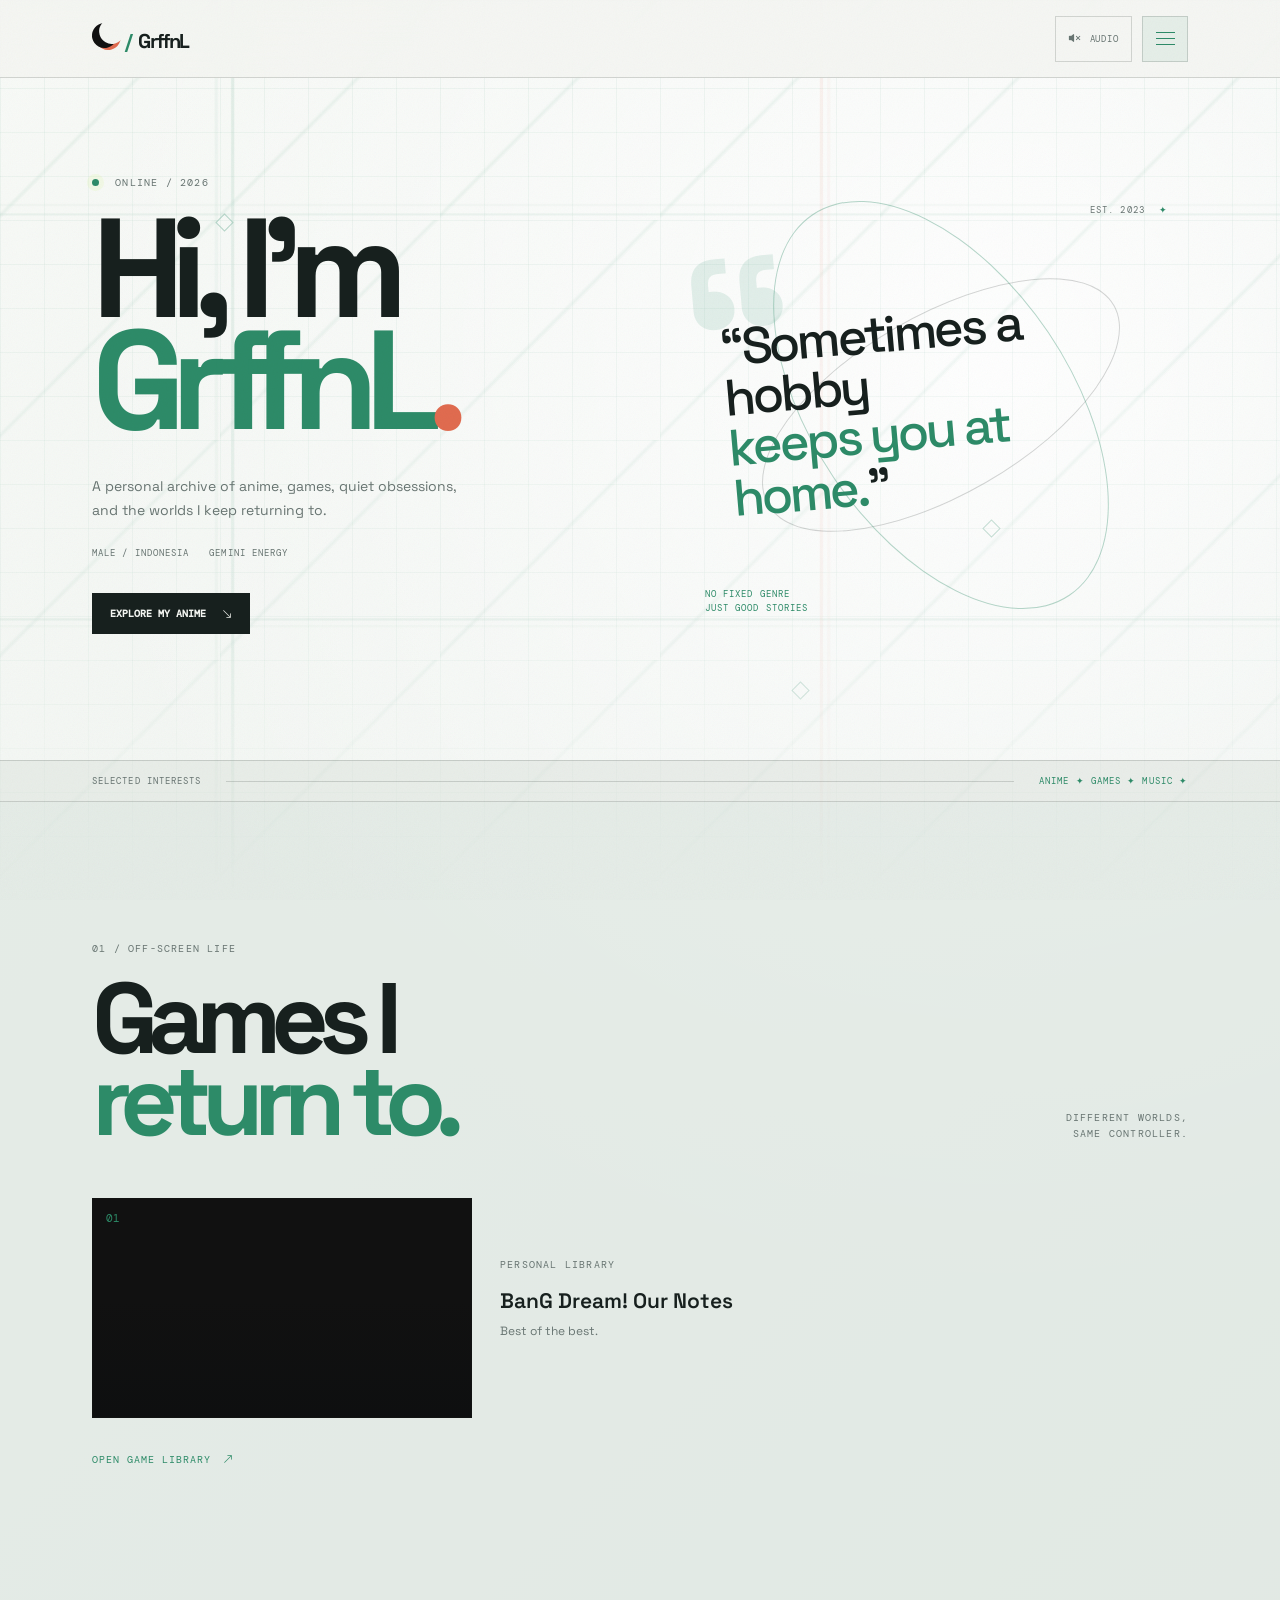
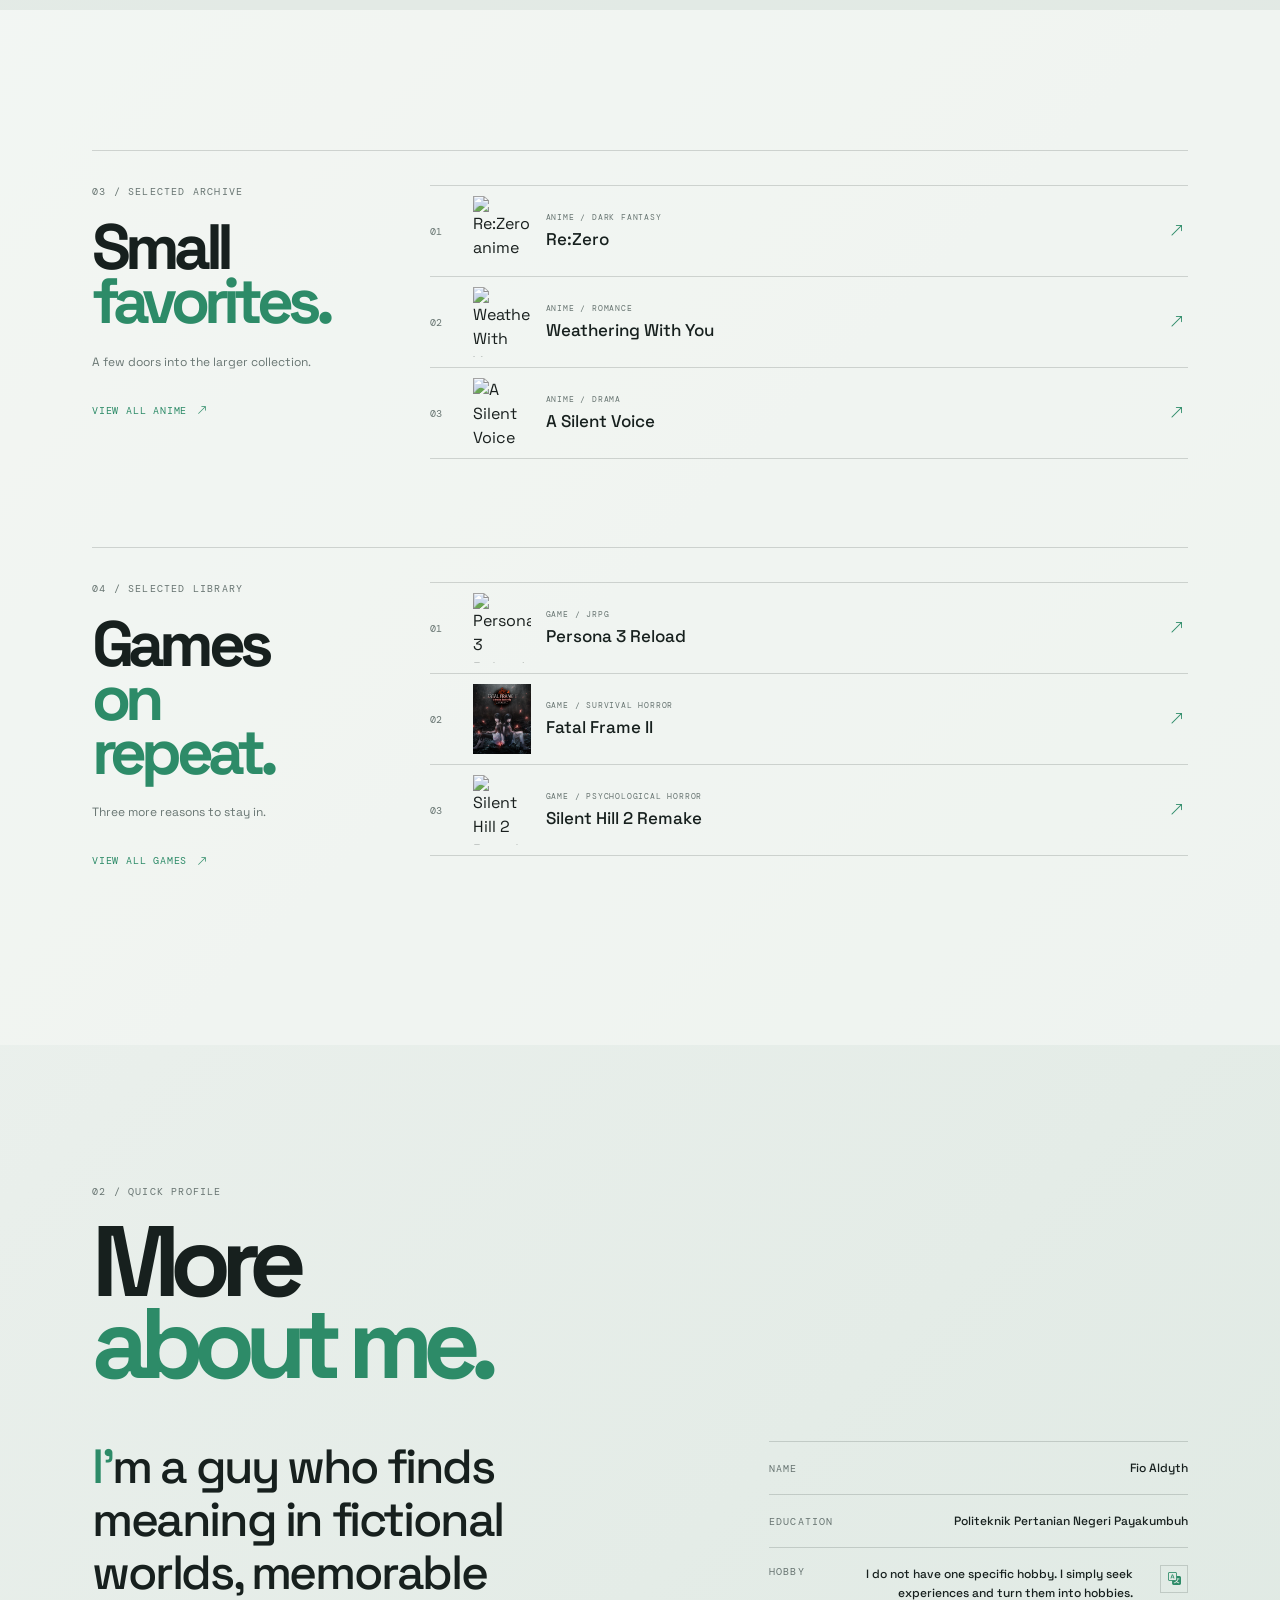
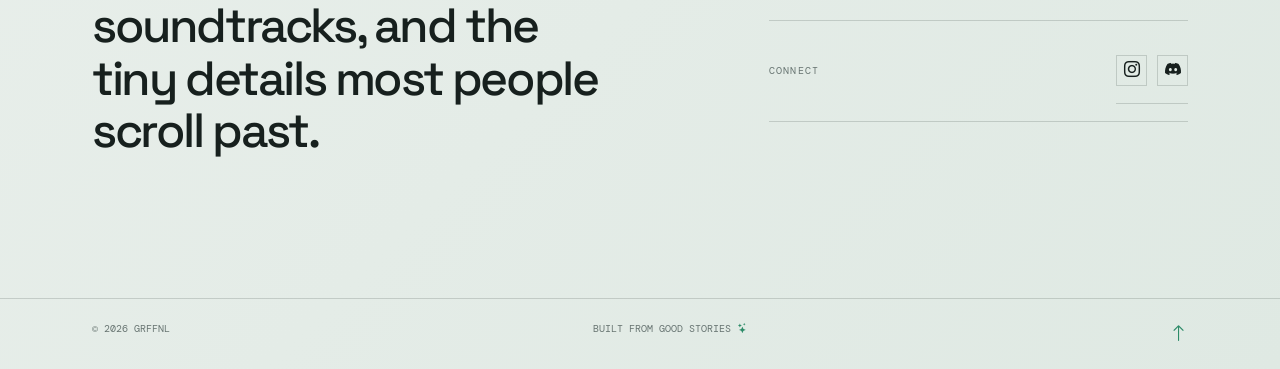
==== index.html @ cec502ca "Add files via upload" ====
<!doctype html>
<html lang="id">
<head>
  <meta charset="utf-8">
  <meta name="viewport" content="width=device-width, initial-scale=1">
  <meta name="description" content="GrffnL — personal archive.">
  <link rel="icon" type="image/svg+xml" href="assets/crescent-favicon.svg">
  <title>GrffnL // personal archive</title>
  <link rel="preconnect" href="https://fonts.googleapis.com">
  <link rel="preconnect" href="https://fonts.gstatic.com" crossorigin>
  <link href="https://fonts.googleapis.com/css2?family=DM+Mono:wght@400;500&family=Space+Grotesk:wght@400;500;600;700&display=swap" rel="stylesheet">
  <link href="https://cdn.jsdelivr.net/npm/bootstrap@5.3.3/dist/css/bootstrap.min.css" rel="stylesheet">
  <link href="https://cdn.jsdelivr.net/npm/bootstrap-icons@1.11.3/font/bootstrap-icons.min.css" rel="stylesheet">
  <link rel="stylesheet" href="styles.css">
</head>
<body class="home-page">
  <div class="noise"></div>
  <div class="mecha-grid" aria-hidden="true"><span class="grid-scanline"></span><span class="grid-cross cross-one"></span><span class="grid-cross cross-two"></span><span class="grid-cross cross-three"></span></div>
  <div class="home-meteors" aria-hidden="true"><span class="meteor meteor-one"></span><span class="meteor meteor-two"></span><span class="meteor meteor-three"></span></div>
  <audio id="homeAudio" loop preload="auto" src="assets/home-theme.mp3"></audio>
  <nav class="navbar reference-nav fixed-top" id="siteNav">
    <div class="container">
      <a class="navbar-brand" href="#home"><span class="brand-emblem" aria-hidden="true"></span><span class="brand-slash">/</span>GrffnL</a>
      <div class="nav-actions"><button class="audio-toggle is-on" id="audioToggle" type="button" aria-label="Toggle home music" aria-pressed="true"><i class="bi bi-volume-up-fill"></i><span>audio</span></button><button class="navbar-toggler menu-toggle" type="button" data-bs-toggle="collapse" data-bs-target="#navMenu" aria-label="Buka navigasi" aria-controls="navMenu" aria-expanded="false"><span></span><span></span><span></span></button></div>
      <div class="collapse navbar-collapse" id="navMenu">
        <ul class="navbar-nav ms-auto align-items-lg-center gap-lg-4">
          <li class="nav-item"><a class="nav-link active" href="#home">home</a></li>
          <li class="nav-item"><a class="nav-link" href="anime.html">anime</a></li>
          <li class="nav-item"><a class="nav-link" href="games.html">games</a></li>
          <li class="nav-item"><a class="nav-link" href="blog.html">blog</a></li>
          <li class="nav-item"><a class="nav-link" href="#about">about</a></li>
        </ul>
      </div>
    </div>
  </nav>

  <main>
    <section class="hero container" id="home">
      <div class="hero-copy reveal">
        <p class="kicker"><span class="pulse"></span> ONLINE / 2026</p>
        <h1>Hi, I’m<br><span>GrffnL</span><b>.</b></h1>
        <p class="hero-subtitle">A personal archive of anime, games, quiet obsessions, and the worlds I keep returning to.</p>
        <div class="hero-meta"><span>MALE / INDONESIA</span><span>GEMINI ENERGY</span></div>
        <a href="anime.html" class="hero-cta">explore my anime <i class="bi bi-arrow-down-right"></i></a>
      </div>
      <div class="hero-visual reveal reveal-delay-1">
        <div class="orbit orbit-one"></div><div class="orbit orbit-two"></div>
        <div class="hero-quote">“Sometimes a hobby<br><span>keeps you at home.</span>”</div>
        <div class="visual-label label-top">EST. 2023 <span>✦</span></div>
        <div class="visual-label label-bottom">NO FIXED GENRE<br>JUST GOOD STORIES</div>
      </div>
    </section>

    <div class="signal-bar"><div class="container signal-inner"><span>SELECTED INTERESTS</span><div class="signal-line"></div><span>ANIME ✦ GAMES ✦ MUSIC ✦</span></div></div>

    <section class="section darker" id="games">
      <div class="container">
        <div class="section-top reveal"><div><p class="kicker">01 / off-screen life</p><h2>Games I<br><em>return to.</em></h2></div><div class="section-note">Different worlds,<br>same controller.</div></div>
        <div class="game-grid">
          <article class="game-item reveal"><div class="game-thumb thumb-one"><video autoplay muted loop playsinline preload="auto" aria-label="Rhythm game gameplay"><source src="assets/Rythm.mp4" type="video/mp4"></video><span>01</span></div><div><p class="mono-label">PERSONAL LIBRARY</p><h3><a class="home-game-title" href="https://bdon.biligames.com/" target="_blank" rel="noreferrer">BanG Dream! Our Notes</a></h3><p class="muted-copy">Best of the best.</p></div></article>
        </div>
        <a href="games.html" class="games-index-link reveal">open game library <i class="bi bi-arrow-up-right"></i></a>
      </div>
    </section>

    <section class="section archive-preview">
      <div class="container">
        <div class="archive-preview-block reveal">
          <div class="archive-preview-intro">
            <p class="kicker">03 / selected archive</p><h2>Small<br><em>favorites.</em></h2><p>A few doors into the larger collection.</p><a class="archive-view-all" href="anime.html">view all anime <i class="bi bi-arrow-up-right"></i></a>
          </div>
          <div class="archive-preview-list">
            <a class="archive-row" href="https://myanimelist.net/anime/31240/Re_Zero_kara_Hajimeru_Isekai_Seikatsu" target="_blank" rel="noreferrer"><span class="archive-row-number">01</span><img src="https://cdn.myanimelist.net/images/anime/11/79410l.jpg" alt="Re:Zero anime cover"><span><small>ANIME / DARK FANTASY</small><strong>Re:Zero</strong></span><i class="bi bi-arrow-up-right"></i></a>
            <a class="archive-row" href="https://myanimelist.net/anime/38826/Tenki_no_Ko" target="_blank" rel="noreferrer"><span class="archive-row-number">02</span><img src="https://cdn.myanimelist.net/images/anime/1880/101146.jpg" alt="Weathering With You anime cover"><span><small>ANIME / ROMANCE</small><strong>Weathering With You</strong></span><i class="bi bi-arrow-up-right"></i></a>
            <a class="archive-row" href="https://myanimelist.net/anime/28851/Koe_no_Katachi" target="_blank" rel="noreferrer"><span class="archive-row-number">03</span><img src="https://cdn.myanimelist.net/images/anime/1122/96435l.jpg" alt="A Silent Voice anime cover"><span><small>ANIME / DRAMA</small><strong>A Silent Voice</strong></span><i class="bi bi-arrow-up-right"></i></a>
          </div>
        </div>
        <div class="archive-preview-block archive-preview-games reveal">
          <div class="archive-preview-intro">
            <p class="kicker">04 / selected library</p><h2>Games<br><em>on repeat.</em></h2><p>Three more reasons to stay in.</p><a class="archive-view-all" href="games.html">view all games <i class="bi bi-arrow-up-right"></i></a>
          </div>
          <div class="archive-preview-list">
            <a class="archive-row" href="game-detail.html?game=persona-3-reload"><span class="archive-row-number">01</span><img src="https://shared.fastly.steamstatic.com/store_item_assets/steam/apps/2161700/library_600x900_2x.jpg" alt="Persona 3 Reload cover"><span><small>GAME / JRPG</small><strong>Persona 3 Reload</strong></span><i class="bi bi-arrow-up-right"></i></a>
            <a class="archive-row" href="game-detail.html?game=fatal-frame-2"><span class="archive-row-number">02</span><img src="assets/fatal.jpg" alt="Fatal Frame II cover"><span><small>GAME / SURVIVAL HORROR</small><strong>Fatal Frame II</strong></span><i class="bi bi-arrow-up-right"></i></a>
            <a class="archive-row" href="game-detail.html?game=silent-hill-2-remake"><span class="archive-row-number">03</span><img src="https://shared.fastly.steamstatic.com/store_item_assets/steam/apps/2124490/library_600x900_2x.jpg" alt="Silent Hill 2 Remake cover"><span><small>GAME / PSYCHOLOGICAL HORROR</small><strong>Silent Hill 2 Remake</strong></span><i class="bi bi-arrow-up-right"></i></a>
          </div>
        </div>
      </div>
    </section>

    <section class="section container about-section" id="about">
      <div class="section-top reveal"><div><p class="kicker">02 / quick profile</p><h2>More<br><em>about me.</em></h2></div></div>
      <div class="about-layout">
        <div class="about-statement reveal">I’m a guy who finds meaning in fictional worlds, memorable soundtracks, and the tiny details most people scroll past.</div>
        <div class="about-facts reveal reveal-delay-1">
          <div><span>name</span><strong>Fio Aldyth</strong></div>
          <div><span>education</span><strong>Politeknik Pertanian Negeri Payakumbuh</strong></div>
          <div class="hobby-fact"><span>hobby</span><strong id="hobbyText">I do not have one specific hobby. I simply seek experiences and turn them into hobbies.</strong><button id="hobbyLanguageToggle" type="button" aria-label="Change hobby language" title="Change hobby language"><i class="bi bi-translate"></i></button></div>
          <div class="about-socials"><span>connect</span><div><a href="https://www.instagram.com/leodyth_/" target="_blank" rel="noreferrer" aria-label="Instagram @leodyth_" title="Instagram"><i class="bi bi-instagram"></i></a><a href="https://discord.com/users/881385659036729364" target="_blank" rel="noreferrer" aria-label="Discord" title="Discord"><i class="bi bi-discord"></i></a></div></div>
        </div>
      </div>
    </section>
  </main>

  <footer class="footer"><div class="container d-flex justify-content-between"><span>© <span id="year"></span> GrffnL</span><span>built from good stories <i class="bi bi-stars"></i></span><a href="#home" aria-label="Kembali ke atas"><i class="bi bi-arrow-up"></i></a></div></footer>
  <script src="https://cdn.jsdelivr.net/npm/bootstrap@5.3.3/dist/js/bootstrap.bundle.min.js"></script>
  <script src="home.js"></script>
</body>
</html>
---- styles.css ----
:root { --bg: #0c0e0f; --panel: #151819; --panel-light: #1d2121; --text: #ecebe5; --muted: #8d9491; --line: rgba(236,235,229,.16); --acid: #c8f55b; --orange: #ff744f; --mono: 'DM Mono', monospace; --sans: 'Space Grotesk', sans-serif; }
* { box-sizing: border-box; }
html { scroll-behavior: smooth; }
body { background: var(--bg); color: var(--text); font-family: var(--sans); overflow-x: hidden; }
.noise { position: fixed; inset: 0; pointer-events: none; z-index: 30; opacity: .035; background-image: url("data:image/svg+xml,%3Csvg xmlns='http://www.w3.org/2000/svg' width='160' height='160' viewBox='0 0 160 160'%3E%3Cfilter id='n'%3E%3CfeTurbulence type='fractalNoise' baseFrequency='.8' numOctaves='3' stitchTiles='stitch'/%3E%3C/filter%3E%3Crect width='100%25' height='100%25' filter='url(%23n)'/%3E%3C/svg%3E"); }
.container { max-width: 1120px; }
.navbar { padding: 25px 0; background: rgba(12,14,15,.86); backdrop-filter: blur(15px); border-bottom: 1px solid transparent; z-index: 20; transition: padding .25s, border .25s; }
.navbar.scrolled { padding: 16px 0; border-color: var(--line); }
.navbar-brand { color: var(--text); font: 700 20px var(--sans); letter-spacing: -.08em; }
.brand-emblem { display: inline-block; position: relative; width: 25px; height: 25px; margin-right: 8px; border-radius: 50%; background: #111; transform: rotate(-16deg); box-shadow: 3px 3px 0 var(--orange); transition: transform .25s, box-shadow .25s; }.brand-emblem::after { content: ''; position: absolute; top: -2px; left: 8px; width: 25px; height: 25px; border-radius: 50%; background: var(--bg); }.navbar-brand:hover .brand-emblem { transform: rotate(0) translateY(-2px); box-shadow: 4px 4px 0 var(--orange); }
.brand-slash { color: var(--acid); margin-right: 7px; }
.nav-link { color: var(--muted); font: 500 10px var(--mono); letter-spacing: .08em; text-transform: uppercase; text-decoration: none; transition: color .2s; }
.nav-link:hover, .nav-link.active { color: var(--acid); }
.navbar-toggler { border: 1px solid var(--line); color: var(--text); font-size: 22px; padding: 4px 9px; }
.navbar-toggler:focus { box-shadow: none; }
.reference-nav { height: 78px; padding: 0; background: rgba(12,14,15,.9); border-bottom-color: var(--line); }
.reference-nav .container { height: 100%; position: relative; }.reference-nav .navbar-toggler { display: grid; place-content: center; gap: 5px; width: 46px; height: 46px; margin-left: auto; border-radius: 0; background: rgba(200,245,91,.06); }.reference-nav .menu-toggle span { display: block; width: 19px; height: 1px; background: var(--acid); transition: transform .25s, opacity .25s; }.reference-nav .menu-toggle[aria-expanded="true"] span:nth-child(1) { transform: translateY(6px) rotate(45deg); }.reference-nav .menu-toggle[aria-expanded="true"] span:nth-child(2) { opacity: 0; }.reference-nav .menu-toggle[aria-expanded="true"] span:nth-child(3) { transform: translateY(-6px) rotate(-45deg); }.reference-nav .navbar-collapse { position: absolute; top: 78px; right: 0; width: min(360px, calc(100vw - 32px)); padding: 23px 25px 27px; background: rgba(12,14,15,.98); border: 1px solid var(--line); border-top: 0; box-shadow: 0 22px 45px rgba(0,0,0,.28); }.reference-nav .navbar-nav { align-items: stretch !important; gap: 0 !important; }.reference-nav .nav-item { border-bottom: 1px solid var(--line); }.reference-nav .nav-link { display: flex; align-items: center; justify-content: space-between; padding: 17px 0; }.reference-nav .nav-link::after { content: '↗'; color: var(--acid); opacity: 0; }.reference-nav .nav-link:hover::after, .reference-nav .nav-link.active::after { opacity: 1; }
.hero { min-height: 760px; display: grid; grid-template-columns: 1fr 1fr; align-items: center; gap: 10%; padding-top: 130px; padding-bottom: 80px; }
.kicker, .mono-label, .hero-meta, .signal-inner, .section-note, .visual-label, .about-facts span { color: var(--muted); font: 10px var(--mono); letter-spacing: .12em; text-transform: uppercase; }
.kicker { margin-bottom: 23px; }
.pulse { display: inline-block; width: 7px; height: 7px; margin-right: 9px; border-radius: 50%; background: var(--acid); box-shadow: 0 0 0 5px rgba(200,245,91,.11); }
.hero h1 { margin: 0; font: 700 clamp(70px, 11vw, 150px)/.8 var(--sans); letter-spacing: -.1em; }
.hero h1 span { color: var(--acid); }.hero h1 b { color: var(--orange); font-weight: 700; }
.hero-subtitle { max-width: 380px; margin: 38px 0 25px; color: var(--muted); font-size: 14px; line-height: 1.7; }
.hero-meta { display: flex; gap: 20px; margin-bottom: 34px; font-size: 9px; }
.hero-cta { display: inline-flex; align-items: center; gap: 16px; color: var(--bg); background: var(--acid); padding: 14px 18px; font: 600 10px var(--mono); text-decoration: none; text-transform: uppercase; transition: background .2s, transform .2s; }
.hero-cta:hover { color: var(--bg); background: var(--orange); transform: translateY(-3px); }
.hero-visual { position: relative; min-height: 445px; display: grid; place-items: center; }
.hero-quote { position: relative; z-index: 2; max-width: 430px; color: var(--text); font: 500 clamp(34px, 4vw, 58px)/.98 var(--sans); letter-spacing: -.06em; transform: rotate(-5deg); }
.hero-quote::before { content: '“'; position: absolute; z-index: -1; top: -72px; left: -35px; color: rgba(200,245,91,.12); font: 700 220px/.8 var(--sans); }
.hero-quote span { color: var(--acid); }
.orbit { position: absolute; border: 1px solid var(--line); border-radius: 50%; transform: rotate(-30deg); }.orbit-one { width: 400px; height: 180px; }.orbit-two { width: 460px; height: 260px; transform: rotate(56deg); border-color: rgba(200,245,91,.22); }
.visual-label { position: absolute; z-index: 3; font-size: 9px; line-height: 1.6; }.label-top { top: 20px; right: 20px; }.label-top span { color: var(--acid); margin-left: 8px; }.label-bottom { left: 10px; bottom: 12px; color: var(--acid); }
.signal-bar { border-top: 1px solid var(--line); border-bottom: 1px solid var(--line); padding: 14px 0; background: var(--panel); }.signal-inner { display: flex; gap: 25px; align-items: center; font-size: 9px; }.signal-line { flex: 1; height: 1px; background: var(--line); }.signal-inner span:last-child { color: var(--acid); }
.section { padding-top: 140px; padding-bottom: 140px; }.section-top { display: flex; align-items: end; justify-content: space-between; margin-bottom: 56px; }.section-top h2 { margin: 0; font: 700 clamp(55px, 8vw, 100px)/.82 var(--sans); letter-spacing: -.1em; }.section-top h2 em { color: var(--acid); font-style: normal; }.section-note { line-height: 1.6; text-align: right; }.section-note span { color: var(--acid); }
.mal-header { display: flex; align-items: center; gap: 18px; margin-bottom: 30px; padding: 20px 0; border-top: 1px solid var(--line); border-bottom: 1px solid var(--line); }.mal-avatar { display: grid; place-items: center; width: 56px; height: 56px; flex: 0 0 56px; color: var(--bg); background: var(--acid); font: 700 27px var(--sans); }.mal-header h3 { margin: 6px 0 0; font: 500 17px var(--sans); }.mal-stats { display: flex; gap: 28px; }.mal-stats span { display: flex; flex-direction: column; color: var(--muted); font: 9px var(--mono); text-transform: uppercase; }.mal-stats strong { color: var(--text); font: 600 22px var(--sans); margin-bottom: 4px; }
.favorites-grid { display: grid; grid-template-columns: repeat(3, 1fr); gap: 18px; }.favorite-card { background: var(--panel); }.favorite-cover { height: 345px; position: relative; background-position: center; background-size: cover; filter: saturate(.75); transition: filter .3s, transform .3s; }.favorite-card:hover .favorite-cover { filter: saturate(1); transform: translateY(-6px); }.favorite-cover::after { content: ''; position: absolute; inset: 0; background: linear-gradient(180deg, transparent 50%, rgba(12,14,15,.78)); }..favorite-number { position: absolute; z-index: 1; top: 13px; left: 15px; color: var(--acid); font: 10px var(--mono); }.favorite-tag { position: absolute; z-index: 1; right: 13px; top: 13px; color: var(--bg); background: var(--acid); padding: 6px 8px; font: 9px var(--mono); text-transform: uppercase; }.favorite-info { padding: 18px 18px 21px; }.favorite-info h3 { min-height: 45px; margin: 8px 0 15px; font: 600 18px/1.2 var(--sans); }.favorite-info .score { color: var(--acid); font: 10px var(--mono); }.favorite-info .score i { margin-right: 5px; }.mal-actions { display: flex; justify-content: space-between; margin-top: 28px; }.outline-button { display: inline-block; border: 1px solid var(--line); padding: 12px 15px; color: var(--text); background: transparent; font: 10px var(--mono); text-decoration: none; text-transform: uppercase; }.outline-button:hover { color: var(--bg); border-color: var(--acid); background: var(--acid); }.outline-button i { margin-right: 7px; }
.darker { background: var(--panel); }.game-grid { display: grid; grid-template-columns: 1fr; gap: 18px; }.game-item { display: grid; grid-template-columns: minmax(250px, 380px) 1fr; align-items: center; gap: 28px; }.game-thumb { height: 220px; position: relative; overflow: hidden; background: #111; border: 1px solid var(--line); }.game-thumb video { width: 100%; height: 100%; display: block; object-fit: cover; pointer-events: none; }.game-thumb::after { content: ''; position: absolute; inset: 0; pointer-events: none; background: linear-gradient(0deg, rgba(12,14,15,.62), transparent 55%); }.game-thumb span { position: absolute; z-index: 1; left: 13px; top: 12px; color: var(--acid); font: 11px var(--mono); }.game-item h3 { margin: 8px 0; font: 600 21px var(--sans); }.muted-copy { max-width: 270px; color: var(--muted); font-size: 12px; line-height: 1.6; }.games-index-link { display: inline-flex; gap: 12px; margin-top: 35px; color: var(--acid); font: 10px var(--mono); letter-spacing: .1em; text-decoration: none; text-transform: uppercase; }.games-index-link:hover { color: var(--text); }.about-layout { display: grid; grid-template-columns: 1.1fr .9fr; gap: 15%; }.about-statement { max-width: 640px; font: 500 clamp(28px, 4vw, 48px)/1.1 var(--sans); letter-spacing: -.05em; }.about-statement::first-letter { color: var(--acid); }.about-facts { border-top: 1px solid var(--line); }.about-facts div { display: flex; justify-content: space-between; gap: 20px; padding: 17px 0; border-bottom: 1px solid var(--line); }.about-facts strong { font-size: 12px; font-weight: 500; text-align: right; }.footer { border-top: 1px solid var(--line); padding: 23px 0; color: var(--muted); font: 10px var(--mono); text-transform: uppercase; }.footer i { color: var(--acid); }.footer a { color: var(--text); font-size: 18px; }
.home-game-title { color: inherit; text-decoration: none; }.home-game-title:hover { color: var(--acid); }
.archive-preview { background: #111516; }.archive-preview-block { display: grid; grid-template-columns: 250px 1fr; gap: 8%; padding: 34px 0; border-top: 1px solid var(--line); }.archive-preview-intro h2 { margin: 0; font: 700 clamp(42px, 5vw, 68px)/.84 var(--sans); letter-spacing: -.09em; }.archive-preview-intro h2 em { color: var(--acid); font-style: normal; }.archive-preview-intro > p:not(.kicker) { margin: 24px 0 25px; color: var(--muted); font-size: 12px; line-height: 1.6; }.archive-view-all { display: inline-flex; gap: 10px; color: var(--acid); font: 10px var(--mono); letter-spacing: .08em; text-decoration: none; text-transform: uppercase; }.archive-view-all:hover { color: var(--text); }.archive-preview-list { border-top: 1px solid var(--line); }.archive-row { display: grid; grid-template-columns: 28px 58px 1fr 18px; align-items: center; gap: 15px; min-height: 91px; color: var(--text); border-bottom: 1px solid var(--line); text-decoration: none; transition: color .2s, padding .2s; }.archive-row:hover { padding-left: 8px; color: var(--acid); }.archive-row-number { color: var(--muted); font: 10px var(--mono); }.archive-row img { width: 58px; height: 70px; object-fit: cover; filter: saturate(.7); }.archive-row:hover img { filter: saturate(1); }.archive-row span:nth-child(3) { min-width: 0; }.archive-row small { display: block; margin-bottom: 6px; color: var(--muted); font: 8px var(--mono); letter-spacing: .1em; }.archive-row strong { display: block; overflow: hidden; font: 500 17px var(--sans); text-overflow: ellipsis; white-space: nowrap; }.archive-row > i { color: var(--acid); font-size: 14px; }.archive-preview-games { margin-top: 54px; }
.reveal { opacity: 0; transform: translateY(20px); transition: opacity .7s ease, transform .7s ease; }.reveal.visible { opacity: 1; transform: translateY(0); }.reveal-delay-1 { transition-delay: .1s; }.reveal-delay-2 { transition-delay: .2s; }
@media (max-width: 991px) { .hero { gap: 4%; }.hero h1 { font-size: 92px; }.navbar-collapse { padding-top: 18px; }.nav-link { padding: 9px 0; } }
@media (max-width: 767px) { .hero { min-height: auto; display: block; padding-top: 145px; padding-bottom: 90px; }.hero-copy { margin-bottom: 80px; }.hero h1 { font-size: 90px; }.hero-visual { min-height: 310px; }.hero-quote { max-width: 280px; font-size: 37px; }.orbit-one { width: 280px; height: 130px; }.orbit-two { width: 320px; height: 180px; }.section { padding-top: 95px; padding-bottom: 95px; }.section-top { display: block; margin-bottom: 40px; }.section-note { text-align: left; margin-top: 24px; }.mal-header { flex-wrap: wrap; }.mal-stats { width: 100%; justify-content: space-between; margin-top: 10px; }.game-item, .favorites-grid, .game-grid, .about-layout { grid-template-columns: 1fr; }.archive-preview-block { grid-template-columns: 1fr; gap: 35px; }.archive-preview-games { margin-top: 30px; }.archive-row strong { font-size: 14px; }.favorite-cover { height: 390px; }.mal-actions { gap: 12px; }.outline-button { font-size: 9px; }.footer .container { align-items: center; gap: 18px; }.footer .container span:nth-child(2) { display: none; } }
@media (max-width: 400px) { .hero h1 { font-size: 70px; }.hero-meta { gap: 10px; font-size: 8px; }.favorite-cover { height: 340px; } }

.about-facts div { align-items: center; }
.about-facts strong { max-width: 70%; }
.hobby-fact { align-items: start !important; }
.hobby-fact strong { line-height: 1.55; }
.hobby-fact button { display: grid; place-items: center; flex: 0 0 28px; width: 28px; height: 28px; margin-left: -8px; padding: 0; color: var(--acid); background: transparent; border: 1px solid var(--line); font-size: 13px; }
.hobby-fact button:hover { color: var(--bg); background: var(--acid); }
.about-socials > div { display: flex; gap: 10px; }
.about-socials a { display: grid; place-items: center; width: 31px; height: 31px; color: var(--text); border: 1px solid var(--line); text-decoration: none; transition: color .2s, background .2s; }
.about-socials a:hover { color: var(--bg); background: var(--acid); }

/* Home-only light atmosphere and one-time opening meteors. */
.home-page { --bg: #f4f6f2; --panel: #e7ece7; --panel-light: #dce4df; --text: #17201e; --muted: #687572; --line: rgba(23,32,30,.16); --acid: #2d8b68; --orange: #e06b4f; position: relative; background-color: var(--bg); background-image: radial-gradient(circle at 78% 10%, rgba(255,255,255,.95), transparent 28%), linear-gradient(135deg, #f8faf7, #e9efeb 58%, #dfe9e3); }
.home-page .noise { opacity: .045; mix-blend-mode: multiply; }.home-page .navbar { background: rgba(244,246,242,.84); backdrop-filter: blur(18px); }.home-page .reference-nav { background: rgba(244,246,242,.9); border-color: var(--line); }.home-page .navbar-brand, .home-page .nav-link { color: var(--text); }.home-page .nav-link:hover, .home-page .nav-link.active { color: var(--acid); }.home-page .menu-toggle { border-color: var(--line); background: rgba(45,139,104,.08); }.home-page .menu-toggle span { background: var(--acid); }.home-page .reference-nav .navbar-collapse { background: rgba(244,246,242,.98); border-color: var(--line); box-shadow: 0 22px 45px rgba(41,67,56,.16); }.home-page .reference-nav .nav-item { border-color: var(--line); }.home-page .reference-nav .nav-link::after { color: var(--acid); }
.home-page .hero { position: relative; z-index: 1; }.home-page .hero h1 span, .home-page .hero-quote span, .home-page .section-top h2 em, .home-page .archive-preview-intro h2 em { color: var(--acid); }.home-page .hero h1 b { color: var(--orange); }.home-page .hero-quote::before { color: rgba(45,139,104,.12); }.home-page .orbit { border-color: rgba(23,32,30,.18); }.home-page .orbit-two { border-color: rgba(45,139,104,.34); }.home-page .hero-cta { color: #f4f6f2; background: var(--text); }.home-page .hero-cta:hover { color: #fff; background: var(--acid); }.home-page .signal-bar { background: rgba(231,236,231,.86); }.home-page .signal-inner span:last-child, .home-page .label-bottom, .home-page .games-index-link, .home-page .archive-view-all { color: var(--acid); }.home-page .darker { background: rgba(224,232,226,.72); }.home-page .archive-preview { background: rgba(245,248,245,.66); }.home-page .game-thumb, .home-page .archive-row img { border-color: var(--line); }.home-page .about-section { background: transparent; }
.home-page .reveal { transition: opacity .8s ease, transform .8s cubic-bezier(.2,.8,.2,1); }.home-page .hero-copy.reveal { transition-delay: .18s; }.home-page .hero-visual.reveal { transition-delay: .34s; }.home-page .archive-preview-block:nth-child(2) { transition-delay: .14s; }.home-page .about-section .reveal { transition-delay: .12s; }
.nav-actions { display: flex; align-items: center; gap: 10px; margin-left: auto; }.audio-toggle { display: inline-flex; align-items: center; gap: 7px; height: 46px; padding: 0 12px; border: 1px solid var(--line); color: var(--muted); background: transparent; font: 9px var(--mono); letter-spacing: .1em; text-transform: uppercase; }.audio-toggle i { color: var(--muted); font-size: 14px; }.audio-toggle.is-on { color: var(--acid); border-color: rgba(45,139,104,.52); background: rgba(45,139,104,.08); }.audio-toggle.is-on i { color: var(--acid); }
.mecha-grid { position: fixed; inset: 0; z-index: 0; pointer-events: none; overflow: hidden; opacity: .58; background-image: linear-gradient(rgba(45,139,104,.1) 1px, transparent 1px), linear-gradient(90deg, rgba(45,139,104,.1) 1px, transparent 1px), linear-gradient(135deg, transparent 48%, rgba(45,139,104,.13) 49%, transparent 50%); background-size: 44px 44px, 44px 44px, 220px 220px; mask-image: linear-gradient(to bottom, #000 0%, rgba(0,0,0,.68) 72%, transparent 100%); animation: grid-drift 18s linear infinite; }.mecha-grid::before, .mecha-grid::after { content: ''; position: absolute; inset: 0; background: linear-gradient(90deg, transparent 0 18%, rgba(45,139,104,.18) 18.1% 18.25%, transparent 18.35% 64%, rgba(224,107,79,.14) 64.1% 64.25%, transparent 64.35%), linear-gradient(0deg, transparent 0 31%, rgba(45,139,104,.16) 31.1% 31.25%, transparent 31.35% 76%, rgba(45,139,104,.12) 76.1% 76.25%, transparent 76.35%); animation: mecha-lines 7s ease-in-out infinite alternate; }.mecha-grid::after { opacity: .45; transform: scale(1.04); animation-delay: -3s; }.grid-scanline { position: absolute; left: 0; right: 0; top: -20%; height: 18%; background: linear-gradient(to bottom, transparent, rgba(45,139,104,.15), transparent); box-shadow: 0 0 35px rgba(45,139,104,.16); animation: scanline 8s ease-in-out infinite; }.grid-cross { position: absolute; width: 13px; height: 13px; border: 1px solid var(--acid); opacity: .6; transform: rotate(45deg); animation: cross-pulse 3s ease-in-out infinite; }.cross-one { top: 24%; left: 17%; }.cross-two { top: 58%; right: 22%; animation-delay: -1s; }.cross-three { top: 76%; left: 62%; animation-delay: -2s; }
.home-meteors { position: fixed; inset: 0; z-index: 25; overflow: hidden; pointer-events: none; }.meteor { position: absolute; top: -18vh; left: 50%; width: 5px; height: 5px; opacity: 0; border-radius: 50%; background: #fff; box-shadow: 0 0 9px 3px #fff, 0 0 22px 8px rgba(45,139,104,.9); animation: meteor-fall 1.35s cubic-bezier(.14,.72,.22,1) forwards; }.meteor::after { content: ''; position: absolute; top: 1px; right: 2px; width: 150px; height: 3px; transform: rotate(-35deg); transform-origin: right center; background: linear-gradient(to left, rgba(255,255,255,.9), rgba(45,139,104,.46), transparent); filter: blur(.3px); }.meteor-one { margin-left: -28vw; animation-delay: .08s; }.meteor-two { margin-left: 0; animation-delay: .32s; }.meteor-three { margin-left: 27vw; animation-delay: .56s; }
@keyframes grid-drift { to { background-position: 0 44px, 44px 0, 220px 220px; } } @keyframes mecha-lines { to { transform: translateX(3%) translateY(-2%); opacity: .35; } } @keyframes scanline { 0%, 100% { transform: translateY(-20vh); } 50% { transform: translateY(650%); } } @keyframes cross-pulse { 50% { opacity: 1; box-shadow: 0 0 16px rgba(45,139,104,.7); } } @keyframes meteor-fall { 0% { opacity: 0; transform: translate3d(0, -8vh, 0); } 12% { opacity: 1; } 76% { opacity: 1; } 100% { opacity: 0; transform: translate3d(-18vw, 72vh, 0); } }
@media (prefers-reduced-motion: reduce) { .home-meteors { display: none; }.home-page .reveal { transition: none; } }
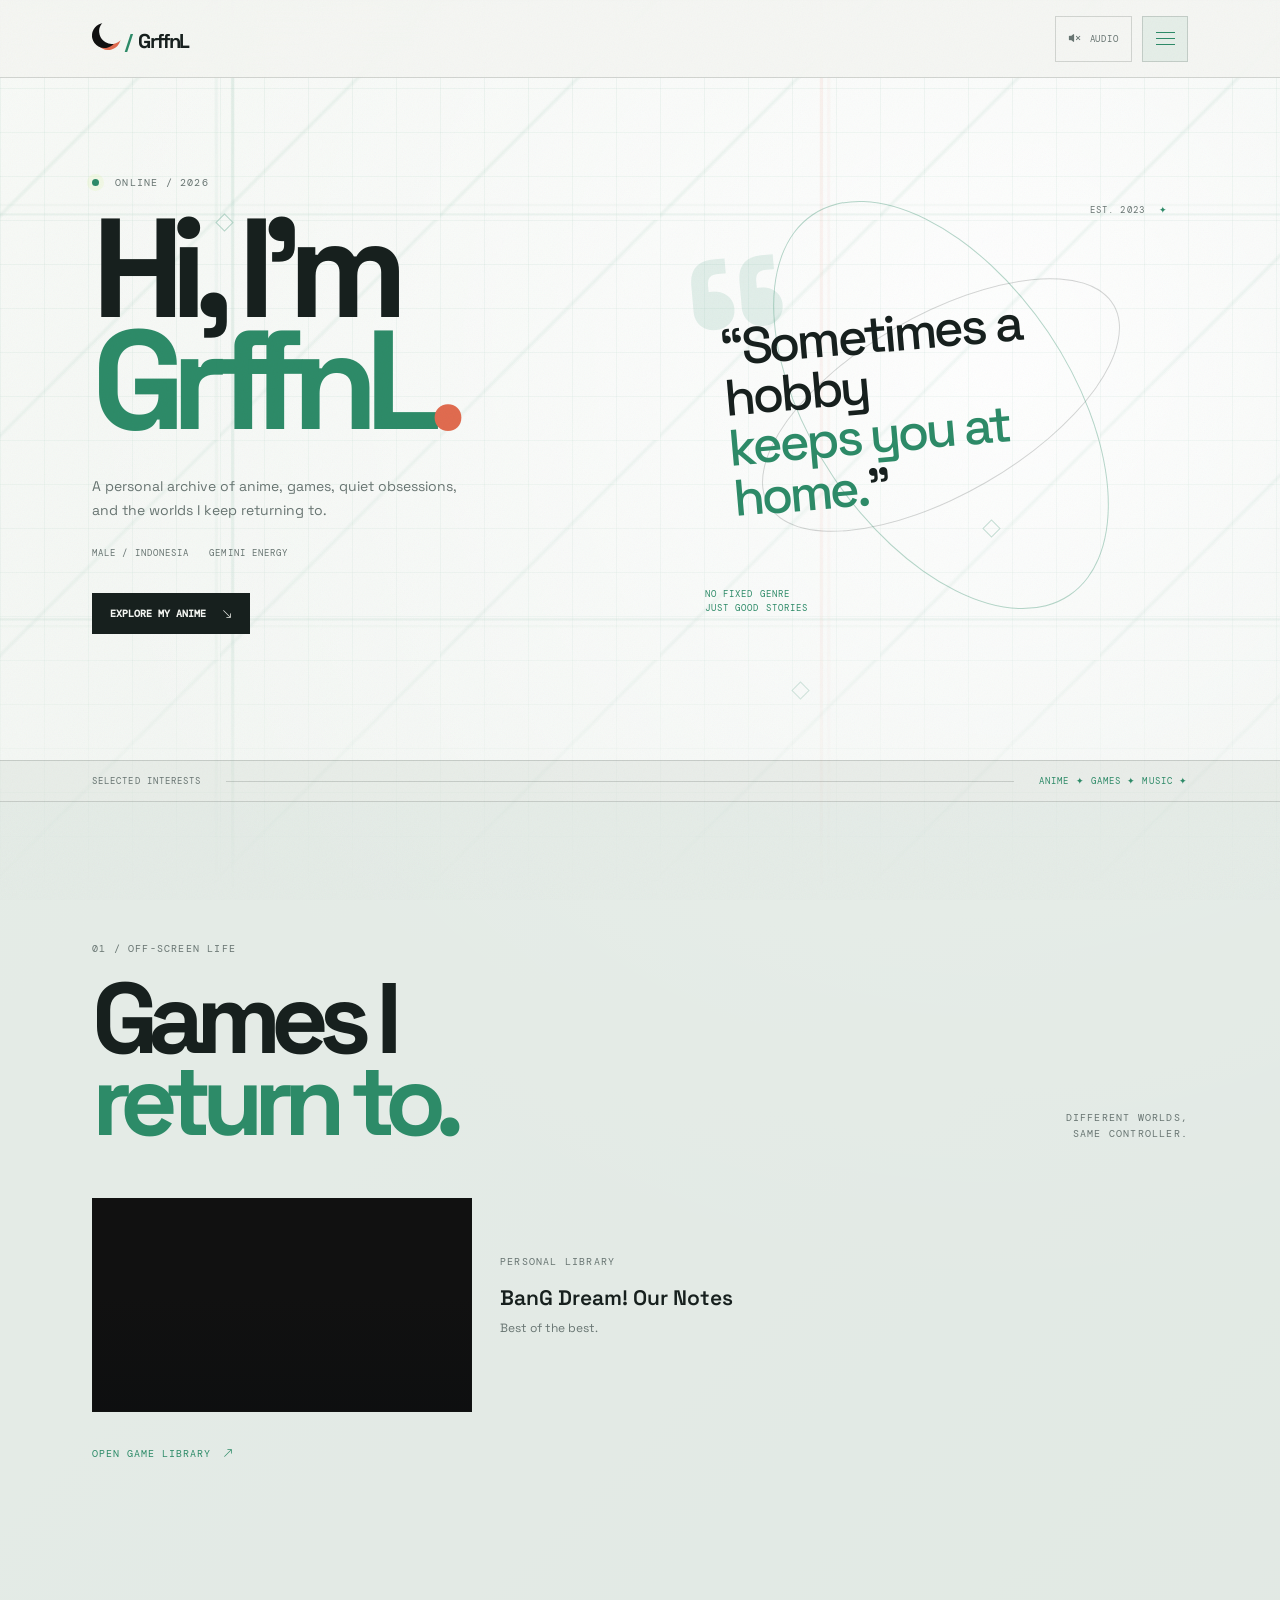
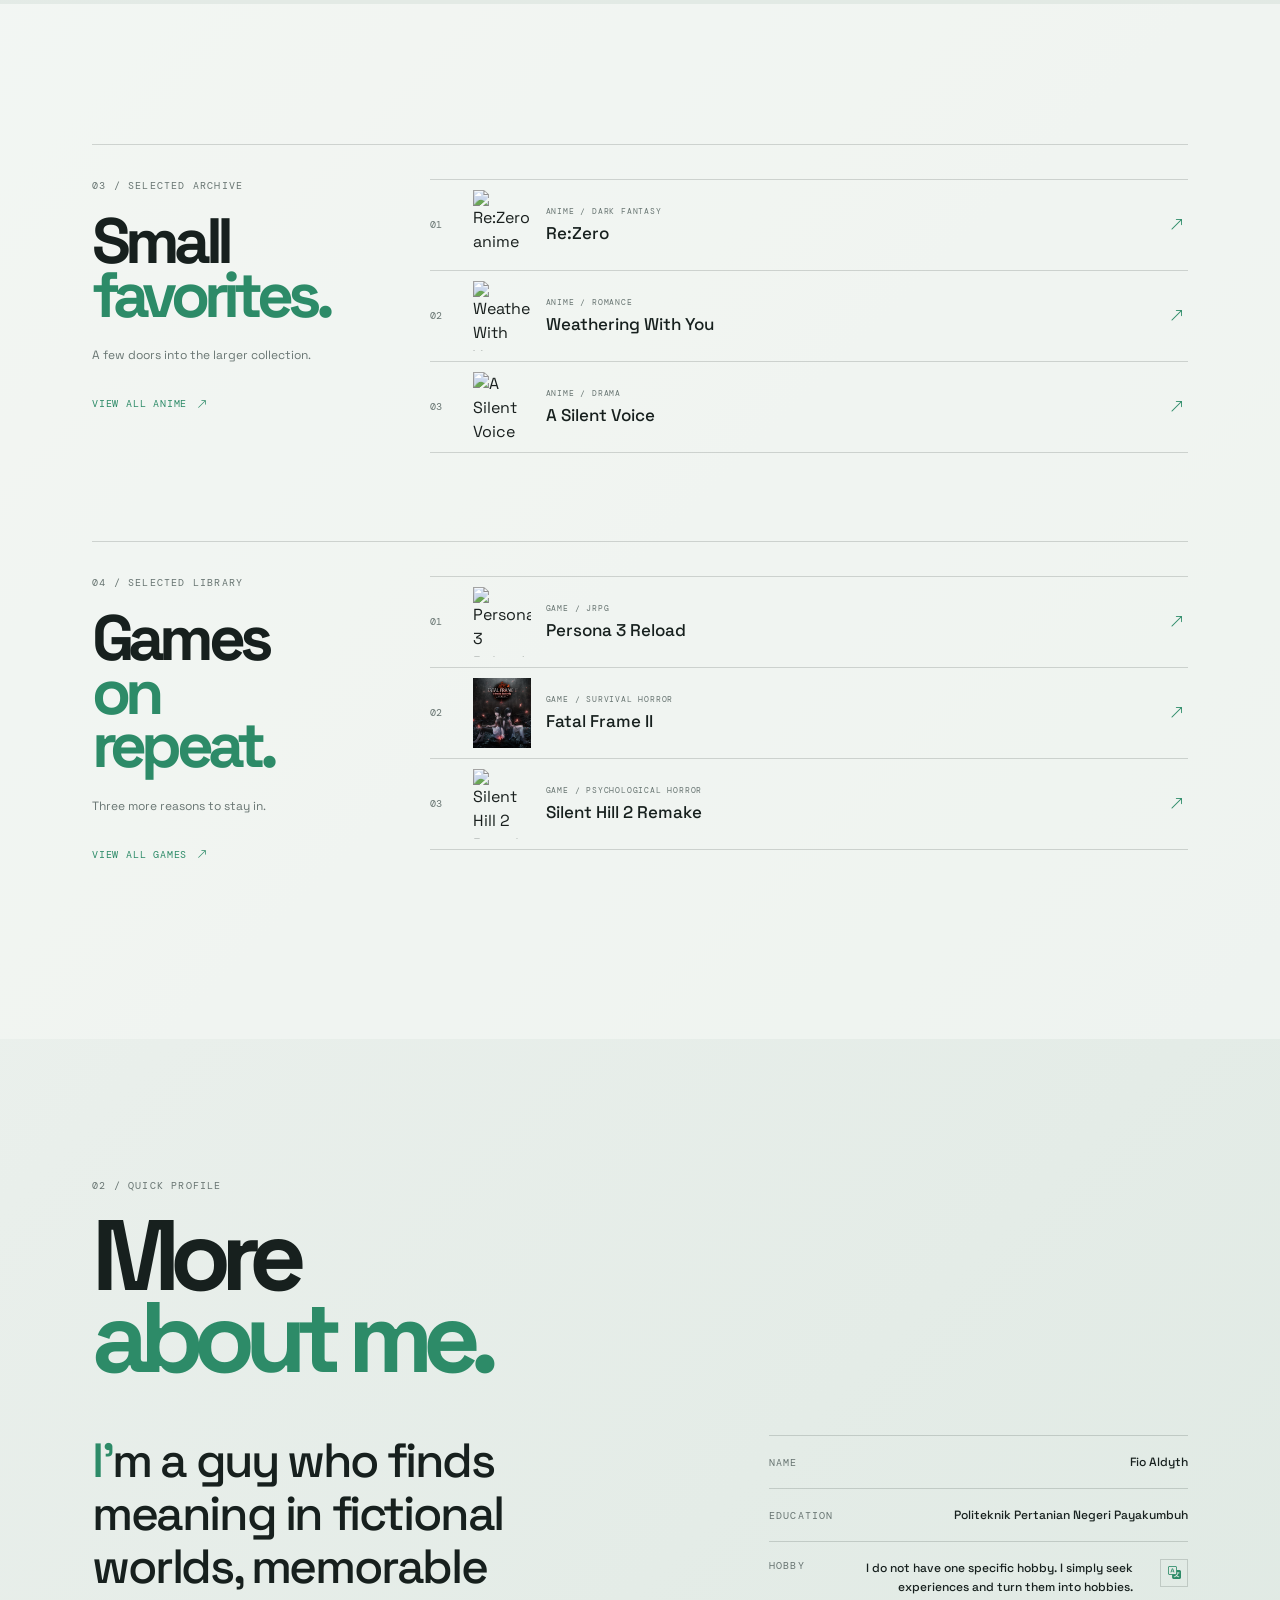
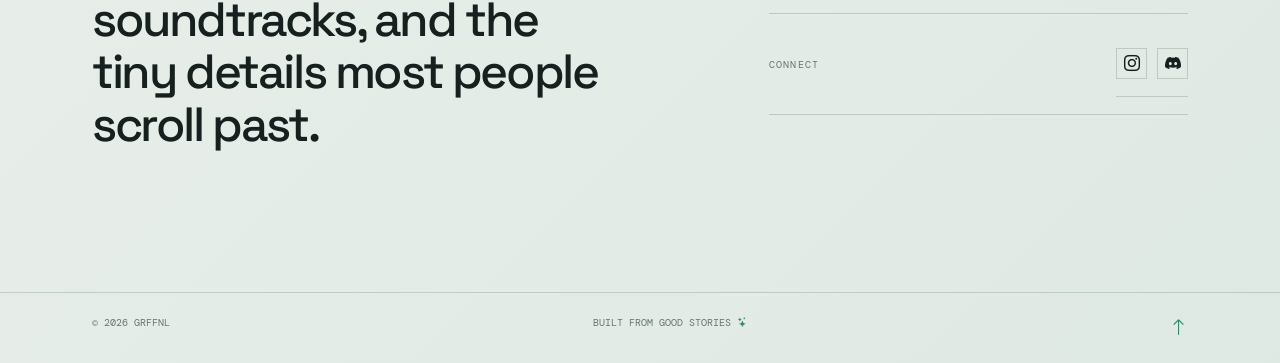
==== commit e499253d: "Update index.html" ====
--- a/index.html
+++ b/index.html
@@ -57,7 +57,7 @@
       <div class="container">
         <div class="section-top reveal"><div><p class="kicker">01 / off-screen life</p><h2>Games I<br><em>return to.</em></h2></div><div class="section-note">Different worlds,<br>same controller.</div></div>
         <div class="game-grid">
-          <article class="game-item reveal"><div class="game-thumb thumb-one"><video autoplay muted loop playsinline preload="auto" aria-label="Rhythm game gameplay"><source src="assets/Rythm.mp4" type="video/mp4"></video><span>01</span></div><div><p class="mono-label">PERSONAL LIBRARY</p><h3><a class="home-game-title" href="https://bdon.biligames.com/" target="_blank" rel="noreferrer">BanG Dream! Our Notes</a></h3><p class="muted-copy">Best of the best.</p></div></article>
+          <article class="game-item reveal"><div class="game-thumb thumb-one"><video autoplay muted loop playsinline webkit-playsinline preload="auto" aria-label="Rhythm game gameplay"><source src="assets/Rythm.mp4" type="video/mp4"></video><span></span></div><div><p class="mono-label">PERSONAL LIBRARY</p><h3><a class="home-game-title" href="https://bdon.biligames.com/" target="_blank" rel="noreferrer">BanG Dream! Our Notes</a></h3><p class="muted-copy">Best of the best.</p></div></article>
         </div>
         <a href="games.html" class="games-index-link reveal">open game library <i class="bi bi-arrow-up-right"></i></a>
       </div>
@@ -106,4 +106,4 @@
   <script src="https://cdn.jsdelivr.net/npm/bootstrap@5.3.3/dist/js/bootstrap.bundle.min.js"></script>
   <script src="home.js"></script>
 </body>
-</html>+</html>
--- a/styles.css
+++ b/styles.css
@@ -35,7 +35,7 @@
 .section { padding-top: 140px; padding-bottom: 140px; }.section-top { display: flex; align-items: end; justify-content: space-between; margin-bottom: 56px; }.section-top h2 { margin: 0; font: 700 clamp(55px, 8vw, 100px)/.82 var(--sans); letter-spacing: -.1em; }.section-top h2 em { color: var(--acid); font-style: normal; }.section-note { line-height: 1.6; text-align: right; }.section-note span { color: var(--acid); }
 .mal-header { display: flex; align-items: center; gap: 18px; margin-bottom: 30px; padding: 20px 0; border-top: 1px solid var(--line); border-bottom: 1px solid var(--line); }.mal-avatar { display: grid; place-items: center; width: 56px; height: 56px; flex: 0 0 56px; color: var(--bg); background: var(--acid); font: 700 27px var(--sans); }.mal-header h3 { margin: 6px 0 0; font: 500 17px var(--sans); }.mal-stats { display: flex; gap: 28px; }.mal-stats span { display: flex; flex-direction: column; color: var(--muted); font: 9px var(--mono); text-transform: uppercase; }.mal-stats strong { color: var(--text); font: 600 22px var(--sans); margin-bottom: 4px; }
 .favorites-grid { display: grid; grid-template-columns: repeat(3, 1fr); gap: 18px; }.favorite-card { background: var(--panel); }.favorite-cover { height: 345px; position: relative; background-position: center; background-size: cover; filter: saturate(.75); transition: filter .3s, transform .3s; }.favorite-card:hover .favorite-cover { filter: saturate(1); transform: translateY(-6px); }.favorite-cover::after { content: ''; position: absolute; inset: 0; background: linear-gradient(180deg, transparent 50%, rgba(12,14,15,.78)); }..favorite-number { position: absolute; z-index: 1; top: 13px; left: 15px; color: var(--acid); font: 10px var(--mono); }.favorite-tag { position: absolute; z-index: 1; right: 13px; top: 13px; color: var(--bg); background: var(--acid); padding: 6px 8px; font: 9px var(--mono); text-transform: uppercase; }.favorite-info { padding: 18px 18px 21px; }.favorite-info h3 { min-height: 45px; margin: 8px 0 15px; font: 600 18px/1.2 var(--sans); }.favorite-info .score { color: var(--acid); font: 10px var(--mono); }.favorite-info .score i { margin-right: 5px; }.mal-actions { display: flex; justify-content: space-between; margin-top: 28px; }.outline-button { display: inline-block; border: 1px solid var(--line); padding: 12px 15px; color: var(--text); background: transparent; font: 10px var(--mono); text-decoration: none; text-transform: uppercase; }.outline-button:hover { color: var(--bg); border-color: var(--acid); background: var(--acid); }.outline-button i { margin-right: 7px; }
-.darker { background: var(--panel); }.game-grid { display: grid; grid-template-columns: 1fr; gap: 18px; }.game-item { display: grid; grid-template-columns: minmax(250px, 380px) 1fr; align-items: center; gap: 28px; }.game-thumb { height: 220px; position: relative; overflow: hidden; background: #111; border: 1px solid var(--line); }.game-thumb video { width: 100%; height: 100%; display: block; object-fit: cover; pointer-events: none; }.game-thumb::after { content: ''; position: absolute; inset: 0; pointer-events: none; background: linear-gradient(0deg, rgba(12,14,15,.62), transparent 55%); }.game-thumb span { position: absolute; z-index: 1; left: 13px; top: 12px; color: var(--acid); font: 11px var(--mono); }.game-item h3 { margin: 8px 0; font: 600 21px var(--sans); }.muted-copy { max-width: 270px; color: var(--muted); font-size: 12px; line-height: 1.6; }.games-index-link { display: inline-flex; gap: 12px; margin-top: 35px; color: var(--acid); font: 10px var(--mono); letter-spacing: .1em; text-decoration: none; text-transform: uppercase; }.games-index-link:hover { color: var(--text); }.about-layout { display: grid; grid-template-columns: 1.1fr .9fr; gap: 15%; }.about-statement { max-width: 640px; font: 500 clamp(28px, 4vw, 48px)/1.1 var(--sans); letter-spacing: -.05em; }.about-statement::first-letter { color: var(--acid); }.about-facts { border-top: 1px solid var(--line); }.about-facts div { display: flex; justify-content: space-between; gap: 20px; padding: 17px 0; border-bottom: 1px solid var(--line); }.about-facts strong { font-size: 12px; font-weight: 500; text-align: right; }.footer { border-top: 1px solid var(--line); padding: 23px 0; color: var(--muted); font: 10px var(--mono); text-transform: uppercase; }.footer i { color: var(--acid); }.footer a { color: var(--text); font-size: 18px; }
+.darker { background: var(--panel); }.game-grid { display: grid; grid-template-columns: 1fr; gap: 18px; }.game-item { display: grid; grid-template-columns: minmax(250px, 380px) 1fr; align-items: center; gap: 28px; }.game-thumb { aspect-ratio: 16 / 9; position: relative; overflow: hidden; background: #111; border: 1px solid var(--line); }.game-thumb video { width: 100%; height: 100%; display: block; object-fit: contain; pointer-events: none; }.game-thumb::after { content: ''; position: absolute; inset: 0; pointer-events: none; background: linear-gradient(0deg, rgba(12,14,15,.62), transparent 55%); }.game-thumb span { position: absolute; z-index: 1; left: 13px; top: 12px; color: var(--acid); font: 11px var(--mono); }.game-item h3 { margin: 8px 0; font: 600 21px var(--sans); }.muted-copy { max-width: 270px; color: var(--muted); font-size: 12px; line-height: 1.6; }.games-index-link { display: inline-flex; gap: 12px; margin-top: 35px; color: var(--acid); font: 10px var(--mono); letter-spacing: .1em; text-decoration: none; text-transform: uppercase; }.games-index-link:hover { color: var(--text); }.about-layout { display: grid; grid-template-columns: 1.1fr .9fr; gap: 15%; }.about-statement { max-width: 640px; font: 500 clamp(28px, 4vw, 48px)/1.1 var(--sans); letter-spacing: -.05em; }.about-statement::first-letter { color: var(--acid); }.about-facts { border-top: 1px solid var(--line); }.about-facts div { display: flex; justify-content: space-between; gap: 20px; padding: 17px 0; border-bottom: 1px solid var(--line); }.about-facts strong { font-size: 12px; font-weight: 500; text-align: right; }.footer { border-top: 1px solid var(--line); padding: 23px 0; color: var(--muted); font: 10px var(--mono); text-transform: uppercase; }.footer i { color: var(--acid); }.footer a { color: var(--text); font-size: 18px; }
 .home-game-title { color: inherit; text-decoration: none; }.home-game-title:hover { color: var(--acid); }
 .archive-preview { background: #111516; }.archive-preview-block { display: grid; grid-template-columns: 250px 1fr; gap: 8%; padding: 34px 0; border-top: 1px solid var(--line); }.archive-preview-intro h2 { margin: 0; font: 700 clamp(42px, 5vw, 68px)/.84 var(--sans); letter-spacing: -.09em; }.archive-preview-intro h2 em { color: var(--acid); font-style: normal; }.archive-preview-intro > p:not(.kicker) { margin: 24px 0 25px; color: var(--muted); font-size: 12px; line-height: 1.6; }.archive-view-all { display: inline-flex; gap: 10px; color: var(--acid); font: 10px var(--mono); letter-spacing: .08em; text-decoration: none; text-transform: uppercase; }.archive-view-all:hover { color: var(--text); }.archive-preview-list { border-top: 1px solid var(--line); }.archive-row { display: grid; grid-template-columns: 28px 58px 1fr 18px; align-items: center; gap: 15px; min-height: 91px; color: var(--text); border-bottom: 1px solid var(--line); text-decoration: none; transition: color .2s, padding .2s; }.archive-row:hover { padding-left: 8px; color: var(--acid); }.archive-row-number { color: var(--muted); font: 10px var(--mono); }.archive-row img { width: 58px; height: 70px; object-fit: cover; filter: saturate(.7); }.archive-row:hover img { filter: saturate(1); }.archive-row span:nth-child(3) { min-width: 0; }.archive-row small { display: block; margin-bottom: 6px; color: var(--muted); font: 8px var(--mono); letter-spacing: .1em; }.archive-row strong { display: block; overflow: hidden; font: 500 17px var(--sans); text-overflow: ellipsis; white-space: nowrap; }.archive-row > i { color: var(--acid); font-size: 14px; }.archive-preview-games { margin-top: 54px; }
 .reveal { opacity: 0; transform: translateY(20px); transition: opacity .7s ease, transform .7s ease; }.reveal.visible { opacity: 1; transform: translateY(0); }.reveal-delay-1 { transition-delay: .1s; }.reveal-delay-2 { transition-delay: .2s; }
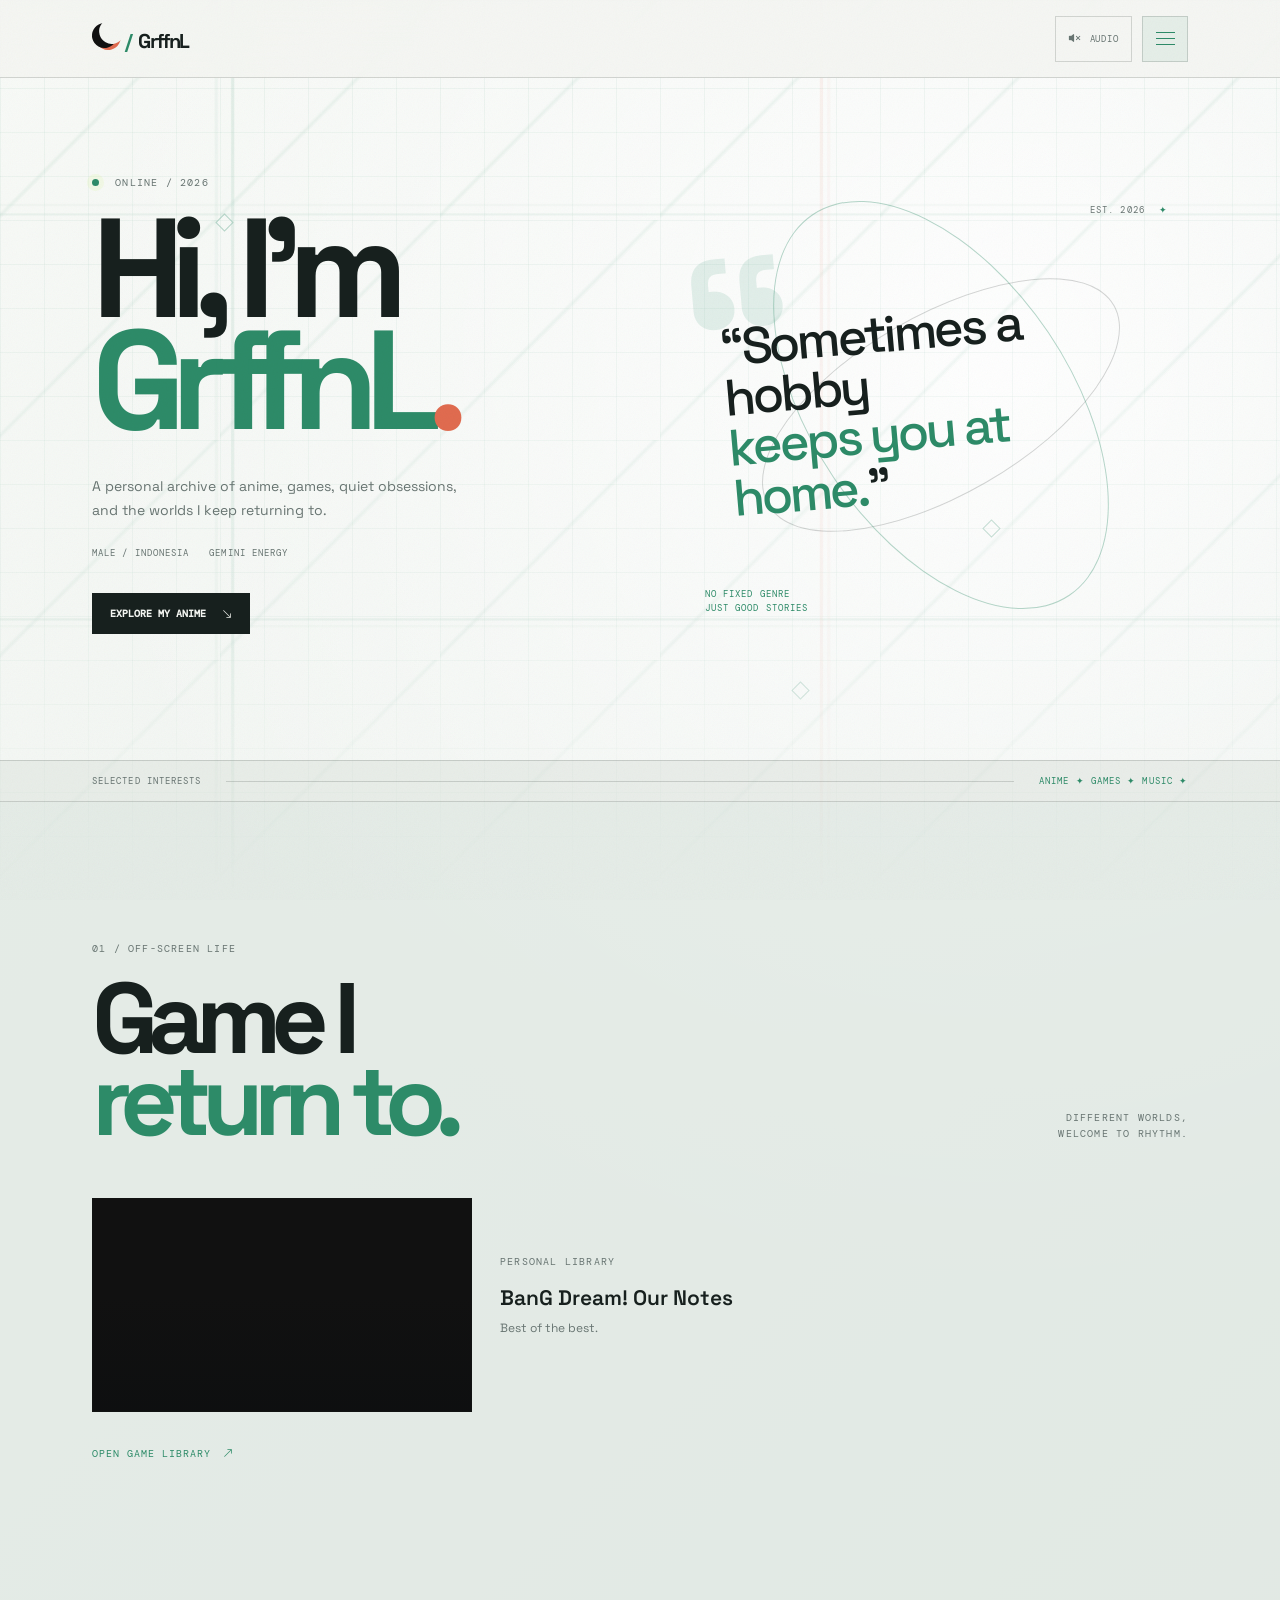
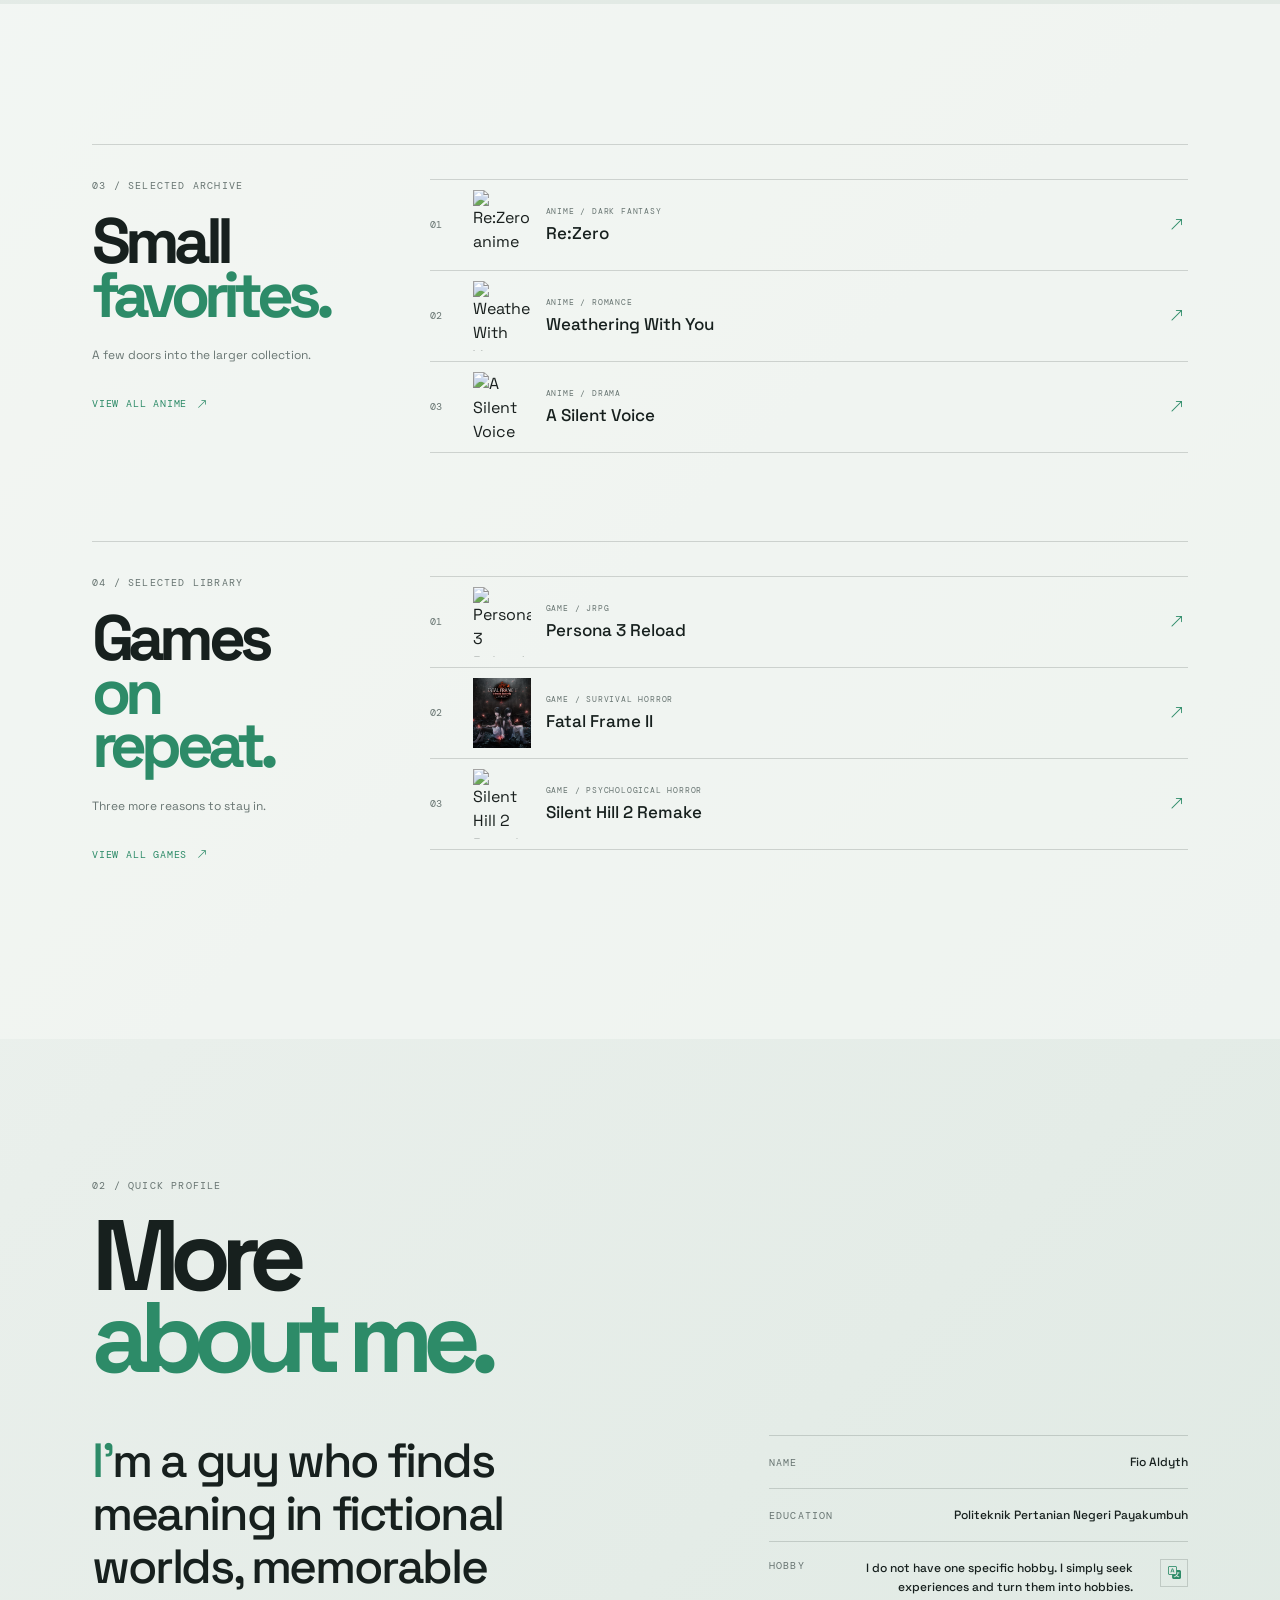
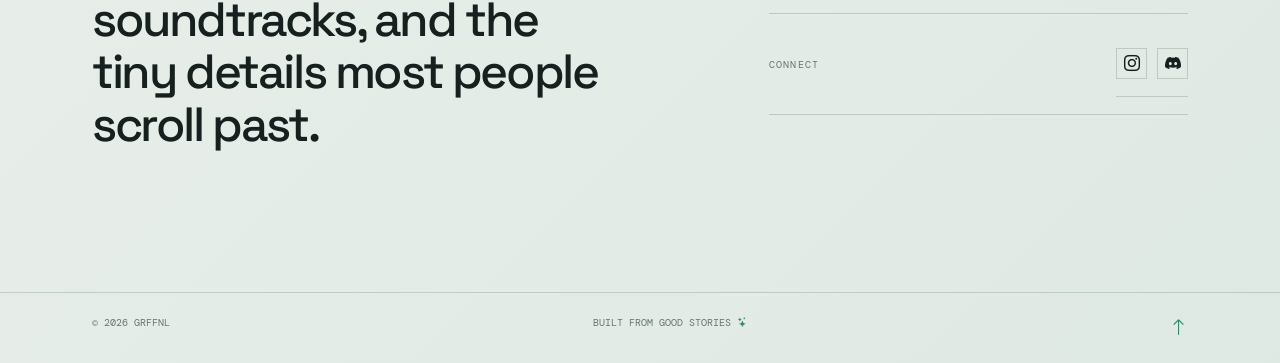
==== commit 5b70353c: "Update index.html" ====
--- a/index.html
+++ b/index.html
@@ -5,7 +5,7 @@
   <meta name="viewport" content="width=device-width, initial-scale=1">
   <meta name="description" content="GrffnL — personal archive.">
   <link rel="icon" type="image/svg+xml" href="assets/crescent-favicon.svg">
-  <title>GrffnL // personal archive</title>
+  <title>GrffnL-personal archive</title>
   <link rel="preconnect" href="https://fonts.googleapis.com">
   <link rel="preconnect" href="https://fonts.gstatic.com" crossorigin>
   <link href="https://fonts.googleapis.com/css2?family=DM+Mono:wght@400;500&family=Space+Grotesk:wght@400;500;600;700&display=swap" rel="stylesheet">
@@ -46,7 +46,7 @@
       <div class="hero-visual reveal reveal-delay-1">
         <div class="orbit orbit-one"></div><div class="orbit orbit-two"></div>
         <div class="hero-quote">“Sometimes a hobby<br><span>keeps you at home.</span>”</div>
-        <div class="visual-label label-top">EST. 2023 <span>✦</span></div>
+        <div class="visual-label label-top">EST. 2026 <span>✦</span></div>
         <div class="visual-label label-bottom">NO FIXED GENRE<br>JUST GOOD STORIES</div>
       </div>
     </section>
@@ -55,7 +55,7 @@
 
     <section class="section darker" id="games">
       <div class="container">
-        <div class="section-top reveal"><div><p class="kicker">01 / off-screen life</p><h2>Games I<br><em>return to.</em></h2></div><div class="section-note">Different worlds,<br>same controller.</div></div>
+        <div class="section-top reveal"><div><p class="kicker">01 / off-screen life</p><h2>Game I<br><em>return to.</em></h2></div><div class="section-note">Different worlds,<br>Welcome To Rhythm.</div></div>
         <div class="game-grid">
           <article class="game-item reveal"><div class="game-thumb thumb-one"><video autoplay muted loop playsinline webkit-playsinline preload="auto" aria-label="Rhythm game gameplay"><source src="assets/Rythm.mp4" type="video/mp4"></video><span></span></div><div><p class="mono-label">PERSONAL LIBRARY</p><h3><a class="home-game-title" href="https://bdon.biligames.com/" target="_blank" rel="noreferrer">BanG Dream! Our Notes</a></h3><p class="muted-copy">Best of the best.</p></div></article>
         </div>
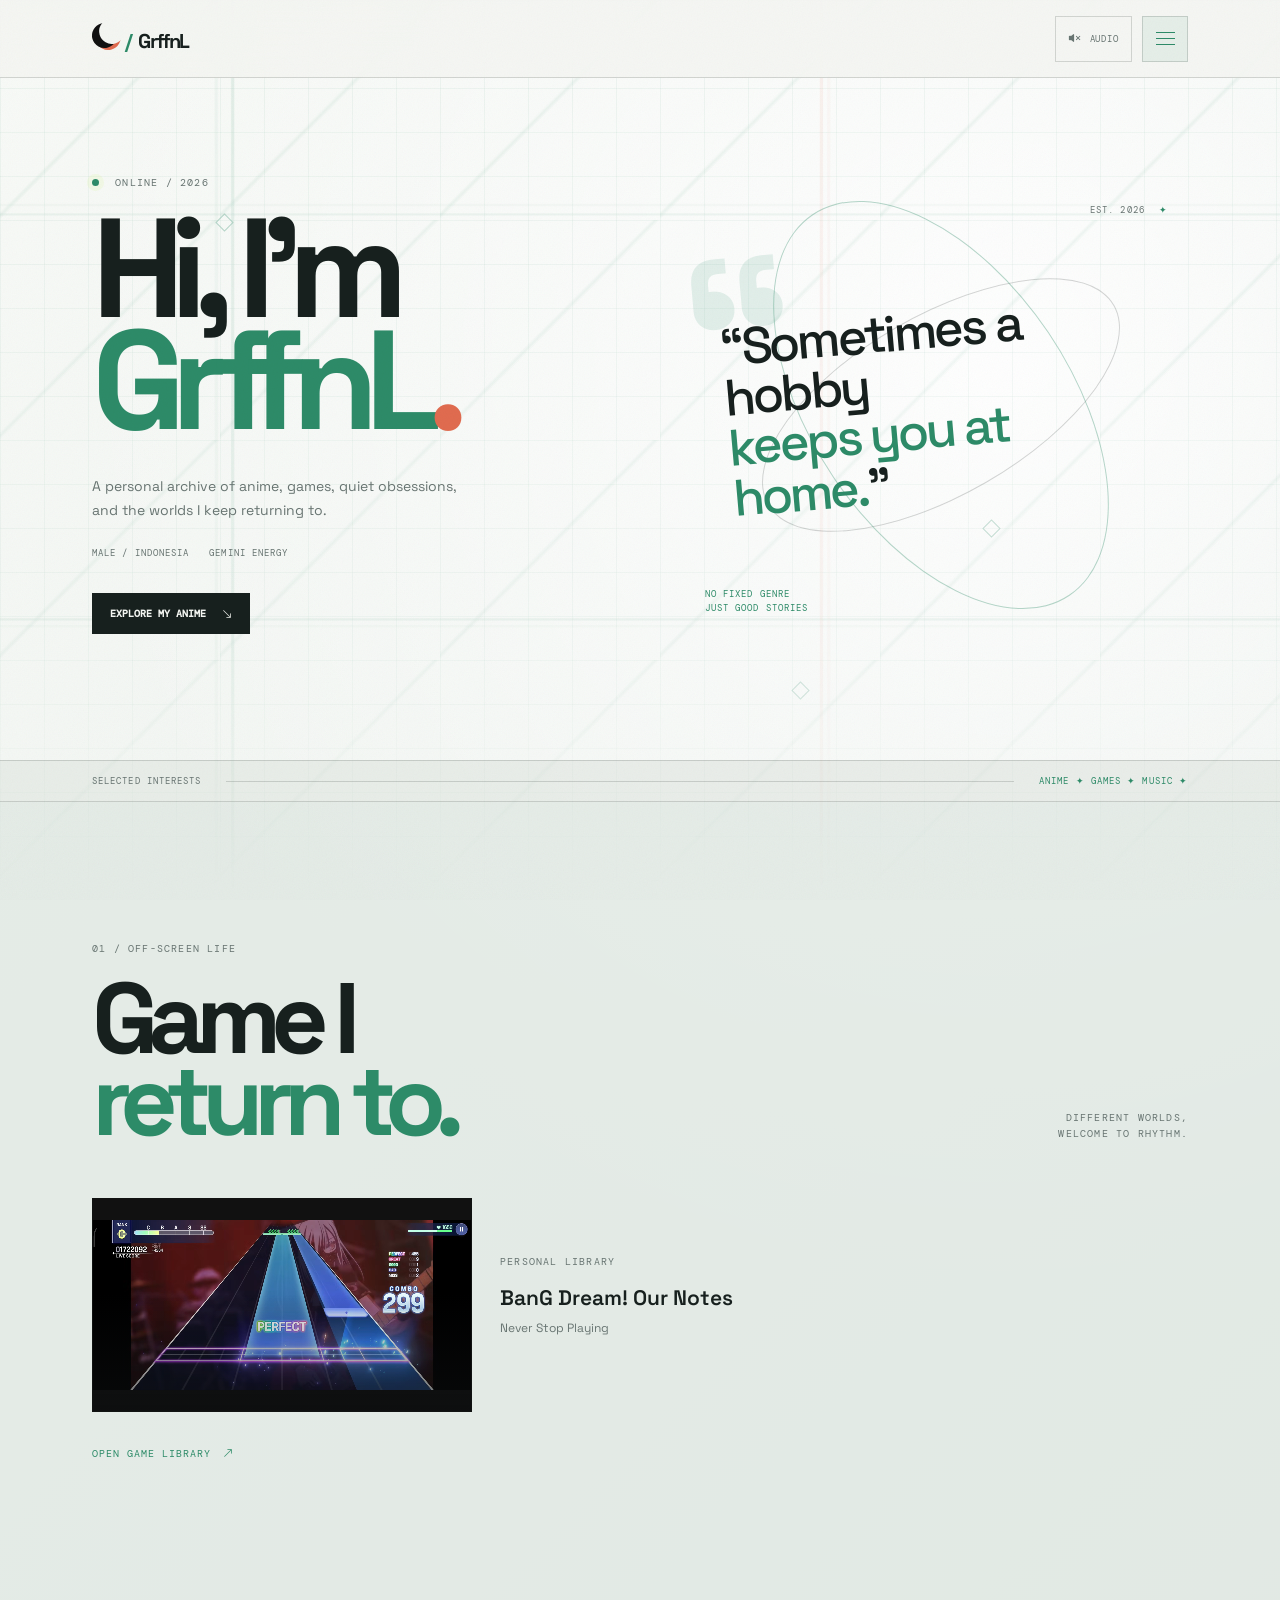
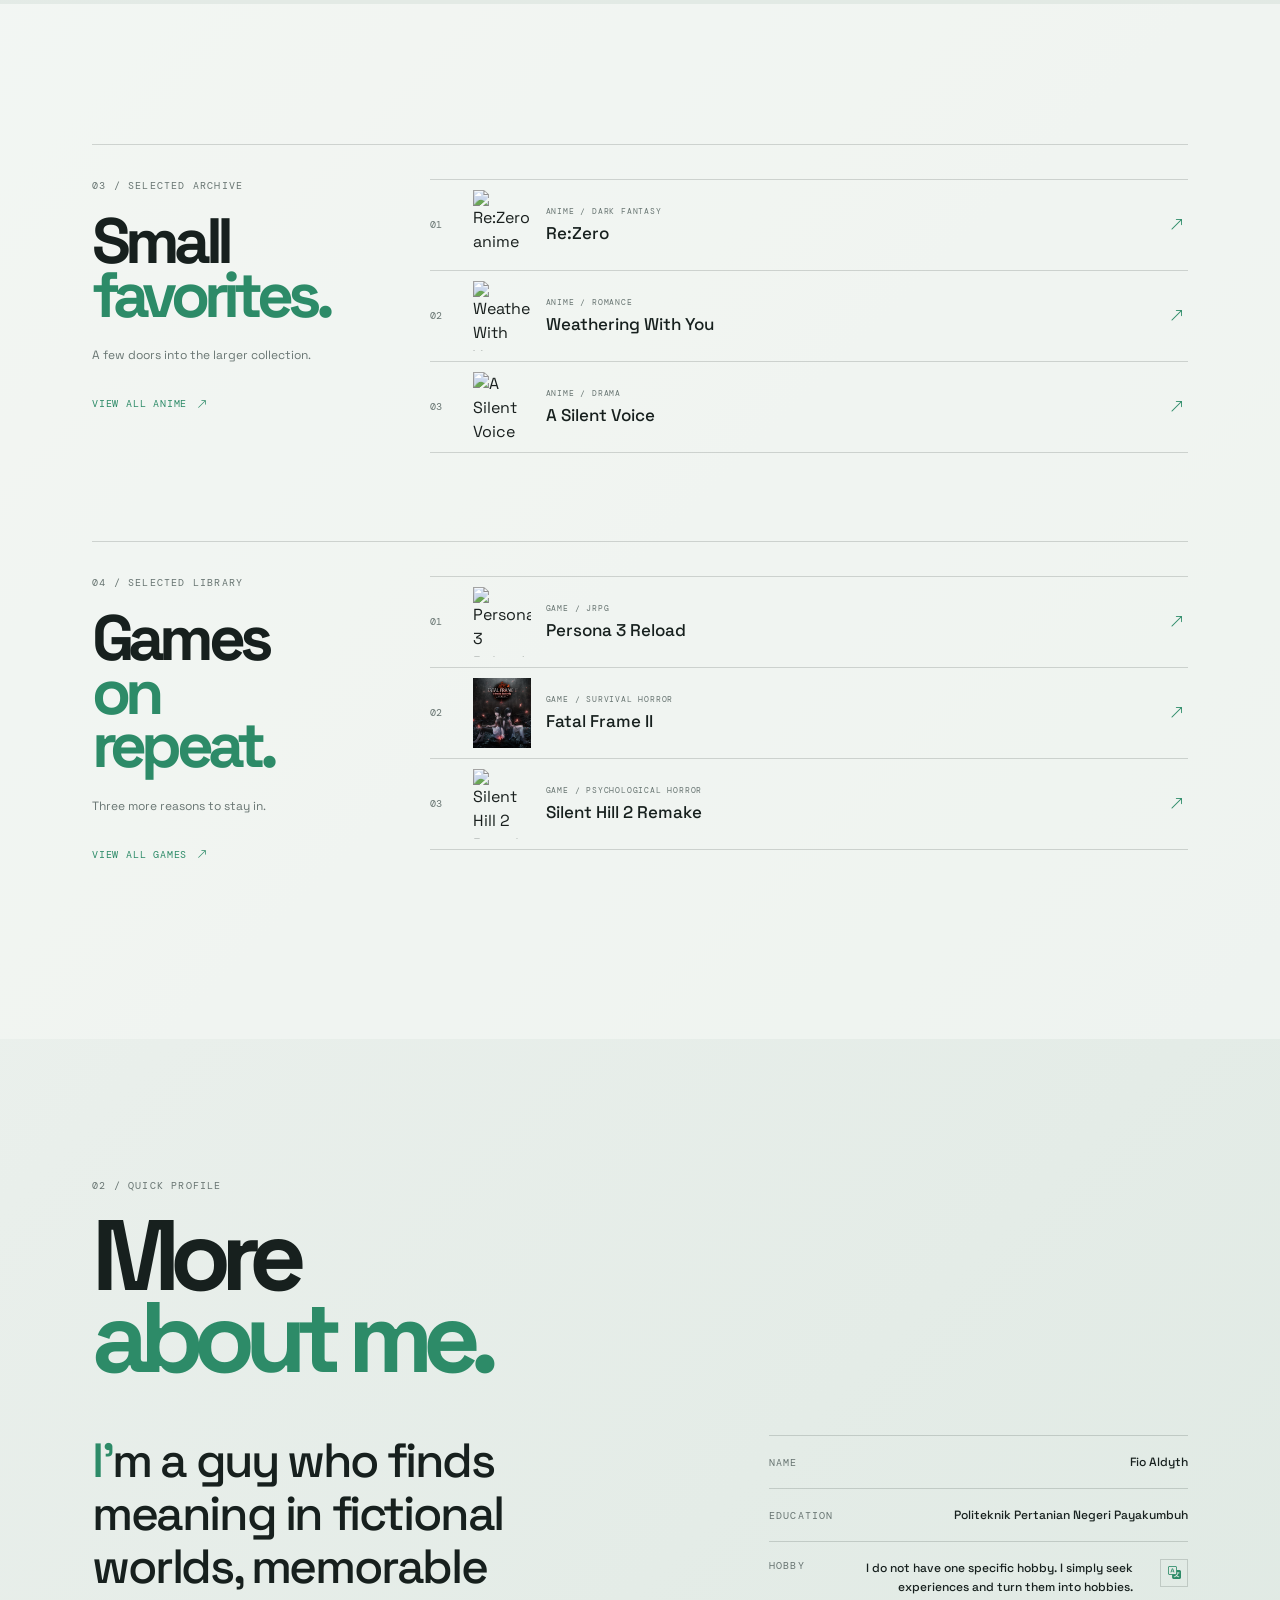
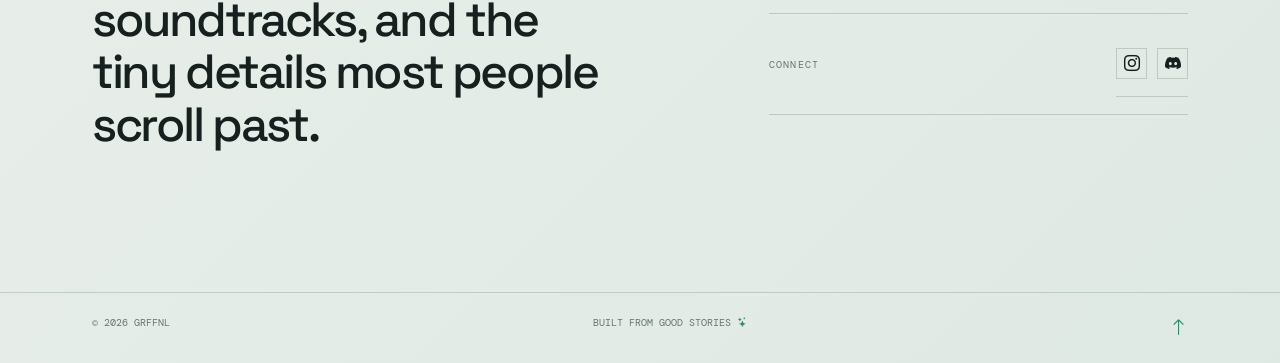
==== commit 542aa00d: "Update index.html" ====
--- a/index.html
+++ b/index.html
@@ -57,7 +57,7 @@
       <div class="container">
         <div class="section-top reveal"><div><p class="kicker">01 / off-screen life</p><h2>Game I<br><em>return to.</em></h2></div><div class="section-note">Different worlds,<br>Welcome To Rhythm.</div></div>
         <div class="game-grid">
-          <article class="game-item reveal"><div class="game-thumb thumb-one"><video autoplay muted loop playsinline webkit-playsinline preload="auto" aria-label="Rhythm game gameplay"><source src="assets/Rythm.mp4" type="video/mp4"></video><span></span></div><div><p class="mono-label">PERSONAL LIBRARY</p><h3><a class="home-game-title" href="https://bdon.biligames.com/" target="_blank" rel="noreferrer">BanG Dream! Our Notes</a></h3><p class="muted-copy">Best of the best.</p></div></article>
+          <article class="game-item reveal"><div class="game-thumb thumb-one"><video autoplay muted loop playsinline webkit-playsinline preload="auto" aria-label="Rhythm game gameplay"><source src="assets/Rythm.mp4" type="video/mp4"></video><span></span></div><div><p class="mono-label">PERSONAL LIBRARY</p><h3><a class="home-game-title" href="https://bdon.biligames.com/" target="_blank" rel="noreferrer">BanG Dream! Our Notes</a></h3><p class="muted-copy">Never Stop Playing</p></div></article>
         </div>
         <a href="games.html" class="games-index-link reveal">open game library <i class="bi bi-arrow-up-right"></i></a>
       </div>
